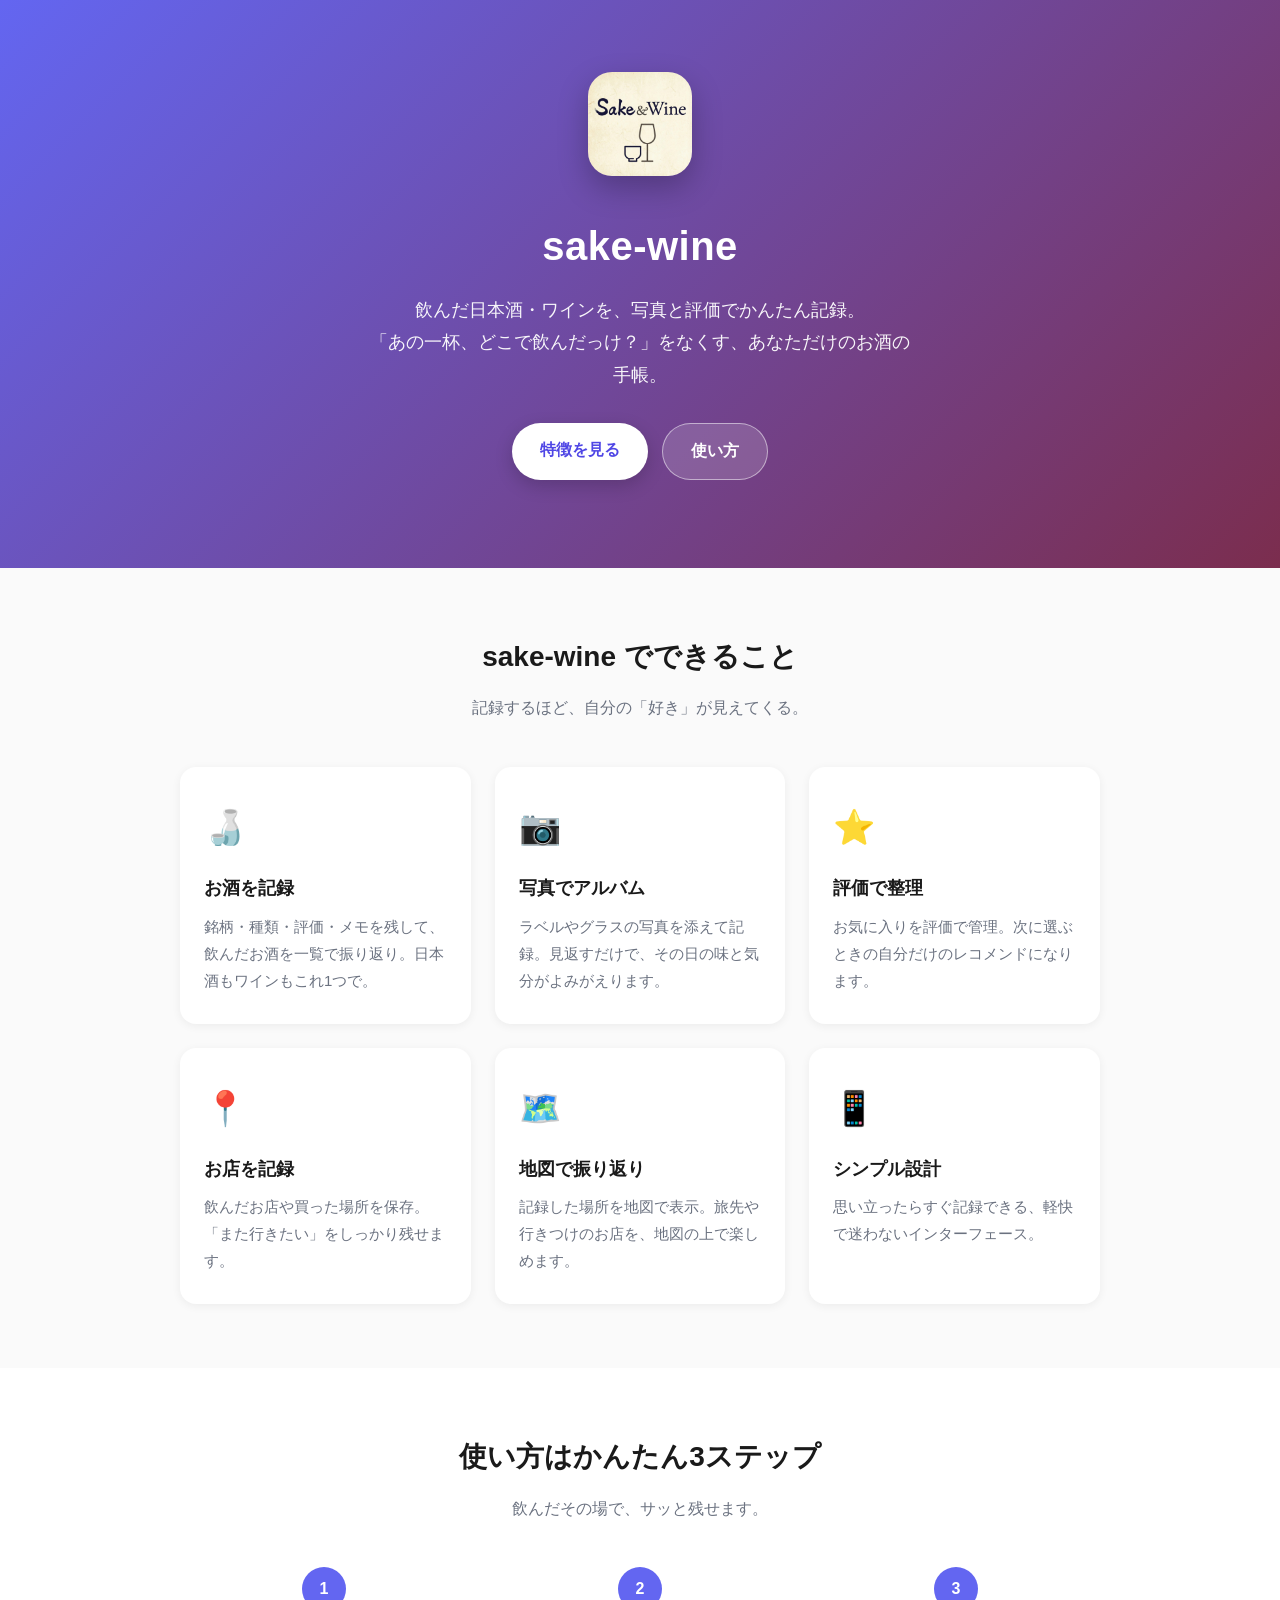
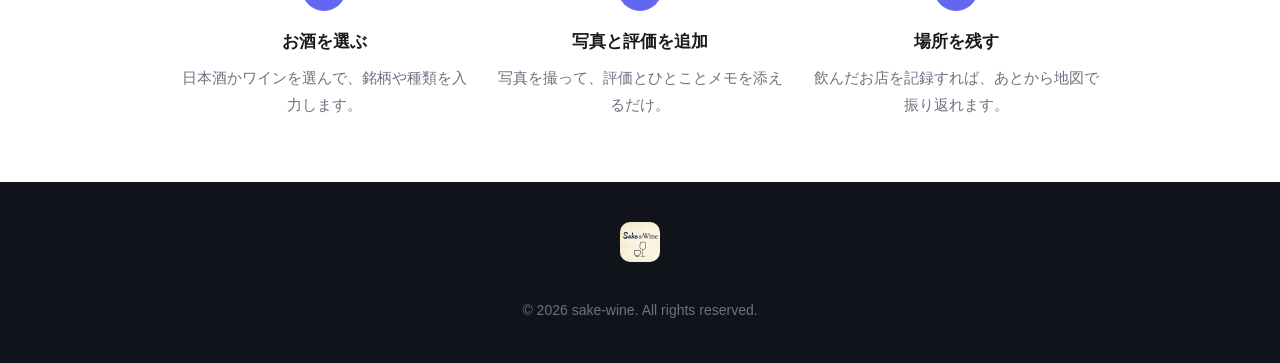
==== sake-wine/index.html @ 90181026 "feat: sake-wine 紹介ページ + app-ads.txt を公開 - /sake-wine/ にアプリ紹介ページ - ルートに app-ads.txt (pub-831689634098" ====
<!DOCTYPE html>
<html lang="ja">
<head>
    <meta charset="UTF-8">
    <meta name="viewport" content="width=device-width, initial-scale=1.0">
    <title>sake-wine | あなたの一杯を記録するお酒の手帳</title>
    <meta name="description" content="飲んだ日本酒・ワインを写真と評価で記録。お店の場所は地図で振り返り。あなただけのお酒の手帳アプリ「sake-wine」。">
    <meta property="og:title" content="sake-wine | あなたの一杯を記録するお酒の手帳">
    <meta property="og:description" content="飲んだ日本酒・ワインを写真と評価で記録。お店の場所は地図で振り返り。">
    <meta property="og:type" content="website">
    <meta property="og:image" content="./assets/icon.png">
    <style>
        * { margin: 0; padding: 0; box-sizing: border-box; }
        :root {
            --brand: #6366f1;
            --brand-dark: #4f46e5;
            --wine: #7b2d4e;
            --ink: #1a1a1a;
            --muted: #6b7280;
            --bg: #fafafa;
        }
        html { scroll-behavior: smooth; }
        body {
            font-family: -apple-system, BlinkMacSystemFont, 'Segoe UI', 'Hiragino Sans', 'Noto Sans JP', sans-serif;
            line-height: 1.8;
            color: var(--ink);
            background-color: var(--bg);
            -webkit-font-smoothing: antialiased;
        }
        .container { max-width: 960px; margin: 0 auto; padding: 0 20px; }

        /* Hero */
        .hero {
            background: linear-gradient(135deg, var(--brand) 0%, var(--wine) 100%);
            color: #fff;
            text-align: center;
            padding: 72px 20px 88px;
        }
        .hero .app-icon {
            width: 104px; height: 104px;
            border-radius: 24px;
            box-shadow: 0 12px 30px rgba(0,0,0,0.25);
            margin-bottom: 24px;
        }
        .hero h1 { font-size: 40px; letter-spacing: 0.5px; margin-bottom: 12px; }
        .hero .tagline { font-size: 18px; opacity: 0.95; max-width: 540px; margin: 0 auto 32px; }
        .cta-row { display: flex; gap: 14px; justify-content: center; flex-wrap: wrap; }
        .btn {
            display: inline-block;
            padding: 13px 28px;
            border-radius: 999px;
            font-weight: 600;
            font-size: 16px;
            text-decoration: none;
            transition: transform .15s ease, box-shadow .15s ease;
        }
        .btn-primary { background: #fff; color: var(--brand-dark); box-shadow: 0 6px 18px rgba(0,0,0,0.18); }
        .btn-ghost { background: rgba(255,255,255,0.15); color: #fff; border: 1px solid rgba(255,255,255,0.5); }
        .btn:hover { transform: translateY(-2px); }

        /* Section */
        section { padding: 64px 0; }
        .section-title { text-align: center; font-size: 28px; margin-bottom: 12px; color: var(--ink); }
        .section-sub { text-align: center; color: var(--muted); margin-bottom: 44px; }

        /* Features grid */
        .features { display: grid; grid-template-columns: repeat(3, 1fr); gap: 24px; }
        .feature {
            background: #fff;
            border-radius: 16px;
            padding: 30px 24px;
            box-shadow: 0 2px 10px rgba(0,0,0,0.06);
            transition: transform .2s ease, box-shadow .2s ease;
        }
        .feature:hover { transform: translateY(-4px); box-shadow: 0 10px 26px rgba(0,0,0,0.1); }
        .feature .emoji { font-size: 34px; display: block; margin-bottom: 14px; }
        .feature h3 { font-size: 18px; margin-bottom: 8px; }
        .feature p { color: var(--muted); font-size: 15px; }

        /* Steps */
        .steps-wrap { background: #fff; }
        .steps { display: grid; grid-template-columns: repeat(3, 1fr); gap: 28px; }
        .step { text-align: center; }
        .step .num {
            width: 44px; height: 44px; line-height: 44px;
            border-radius: 50%;
            background: var(--brand); color: #fff;
            font-weight: 700; margin: 0 auto 16px;
        }
        .step h3 { font-size: 17px; margin-bottom: 6px; }
        .step p { color: var(--muted); font-size: 15px; }

        /* Footer */
        footer {
            background: #11131a;
            color: #cbd0dc;
            text-align: center;
            padding: 40px 20px;
            font-size: 14px;
        }
        footer .foot-icon { width: 40px; height: 40px; border-radius: 10px; margin-bottom: 12px; }
        footer a { color: #aab2c5; text-decoration: none; margin: 0 10px; }
        footer a:hover { color: #fff; text-decoration: underline; }
        footer .copyright { margin-top: 16px; color: #6b7280; }

        @media (max-width: 720px) {
            .hero h1 { font-size: 32px; }
            .features, .steps { grid-template-columns: 1fr; }
        }
    </style>
</head>
<body>
    <header class="hero">
        <img class="app-icon" src="./assets/icon.png" alt="sake-wine アプリアイコン">
        <h1>sake-wine</h1>
        <p class="tagline">飲んだ日本酒・ワインを、写真と評価でかんたん記録。<br>「あの一杯、どこで飲んだっけ？」をなくす、あなただけのお酒の手帳。</p>
        <div class="cta-row">
            <a class="btn btn-primary" href="#features">特徴を見る</a>
            <a class="btn btn-ghost" href="#how">使い方</a>
        </div>
    </header>

    <section id="features">
        <div class="container">
            <h2 class="section-title">sake-wine でできること</h2>
            <p class="section-sub">記録するほど、自分の「好き」が見えてくる。</p>
            <div class="features">
                <div class="feature">
                    <span class="emoji">🍶</span>
                    <h3>お酒を記録</h3>
                    <p>銘柄・種類・評価・メモを残して、飲んだお酒を一覧で振り返り。日本酒もワインもこれ1つで。</p>
                </div>
                <div class="feature">
                    <span class="emoji">📷</span>
                    <h3>写真でアルバム</h3>
                    <p>ラベルやグラスの写真を添えて記録。見返すだけで、その日の味と気分がよみがえります。</p>
                </div>
                <div class="feature">
                    <span class="emoji">⭐️</span>
                    <h3>評価で整理</h3>
                    <p>お気に入りを評価で管理。次に選ぶときの自分だけのレコメンドになります。</p>
                </div>
                <div class="feature">
                    <span class="emoji">📍</span>
                    <h3>お店を記録</h3>
                    <p>飲んだお店や買った場所を保存。「また行きたい」をしっかり残せます。</p>
                </div>
                <div class="feature">
                    <span class="emoji">🗺️</span>
                    <h3>地図で振り返り</h3>
                    <p>記録した場所を地図で表示。旅先や行きつけのお店を、地図の上で楽しめます。</p>
                </div>
                <div class="feature">
                    <span class="emoji">📱</span>
                    <h3>シンプル設計</h3>
                    <p>思い立ったらすぐ記録できる、軽快で迷わないインターフェース。</p>
                </div>
            </div>
        </div>
    </section>

    <section id="how" class="steps-wrap">
        <div class="container">
            <h2 class="section-title">使い方はかんたん3ステップ</h2>
            <p class="section-sub">飲んだその場で、サッと残せます。</p>
            <div class="steps">
                <div class="step">
                    <div class="num">1</div>
                    <h3>お酒を選ぶ</h3>
                    <p>日本酒かワインを選んで、銘柄や種類を入力します。</p>
                </div>
                <div class="step">
                    <div class="num">2</div>
                    <h3>写真と評価を追加</h3>
                    <p>写真を撮って、評価とひとことメモを添えるだけ。</p>
                </div>
                <div class="step">
                    <div class="num">3</div>
                    <h3>場所を残す</h3>
                    <p>飲んだお店を記録すれば、あとから地図で振り返れます。</p>
                </div>
            </div>
        </div>
    </section>

    <footer>
        <img class="foot-icon" src="./assets/icon.png" alt="sake-wine">
        <div>
            <!-- プライバシーポリシー・利用規約は準備中（後日リンクを追加） -->
        </div>
        <div class="copyright">&copy; 2026 sake-wine. All rights reserved.</div>
    </footer>
</body>
</html>
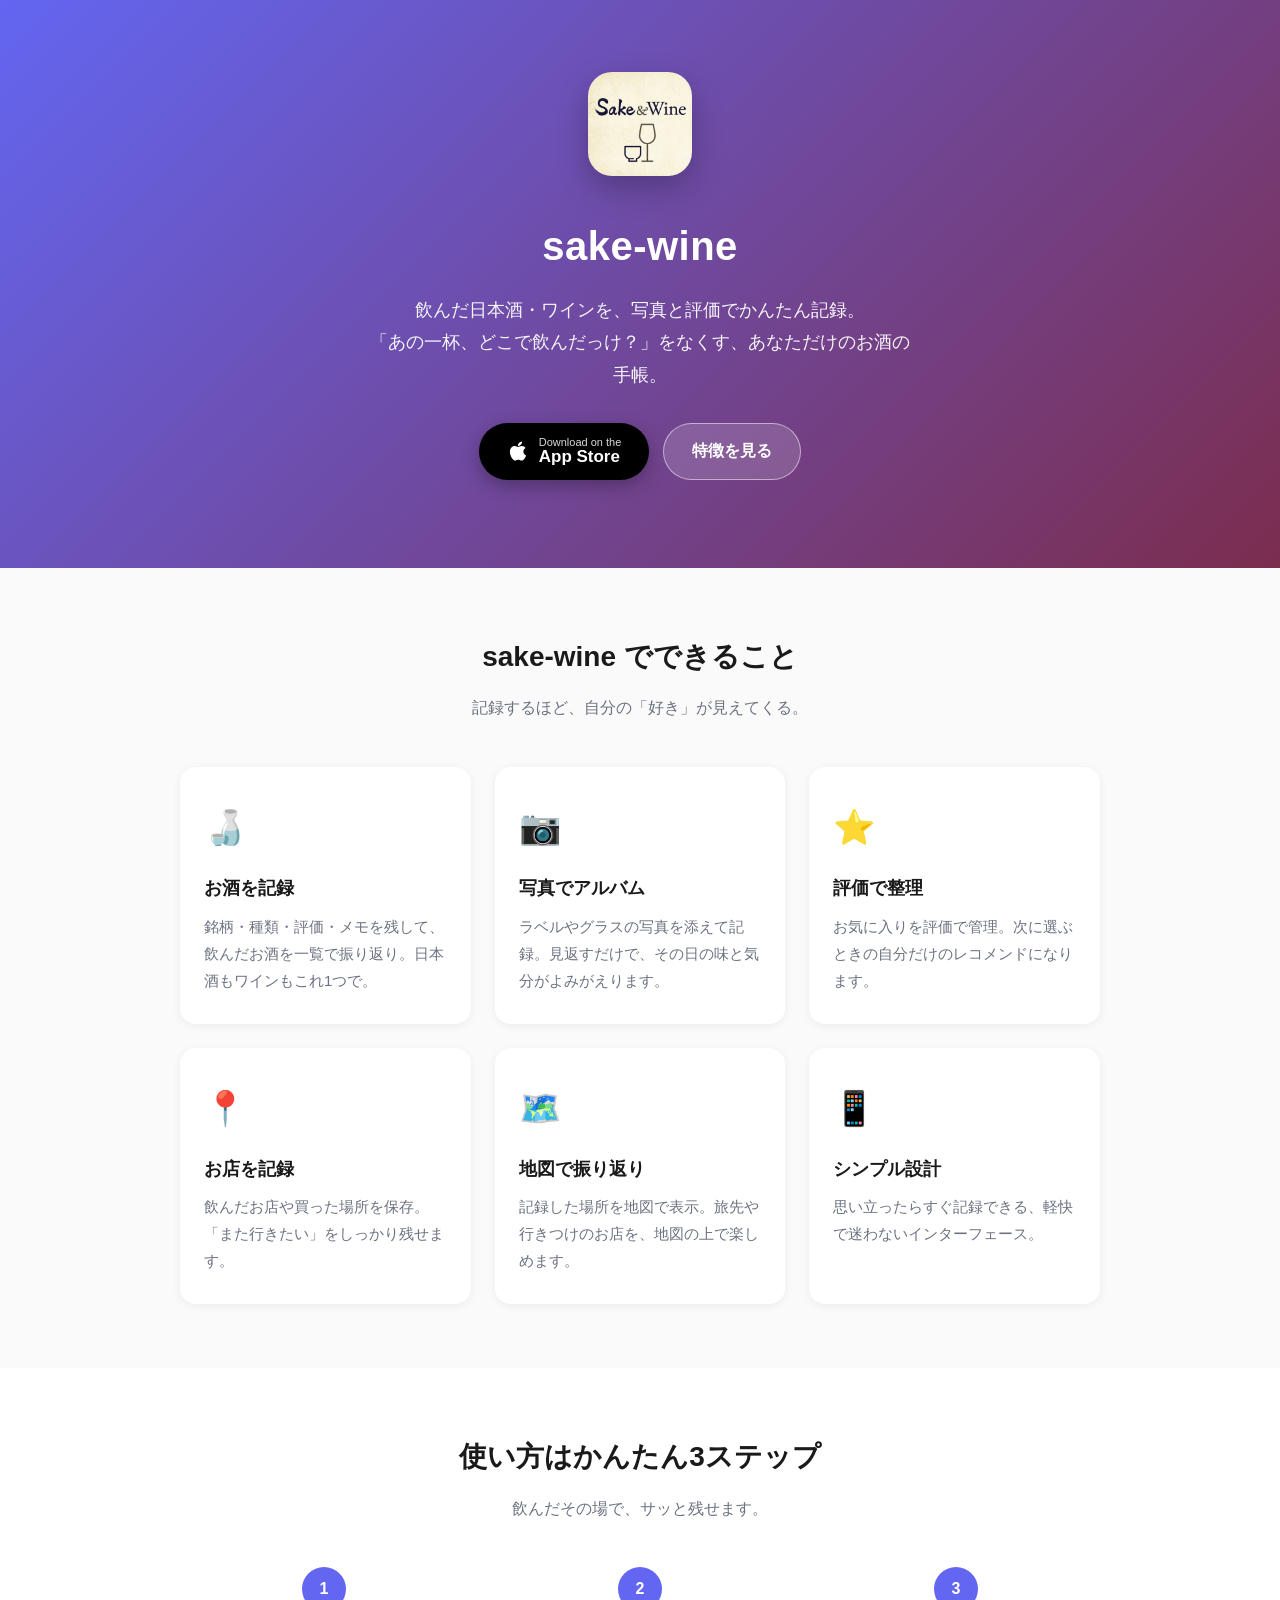
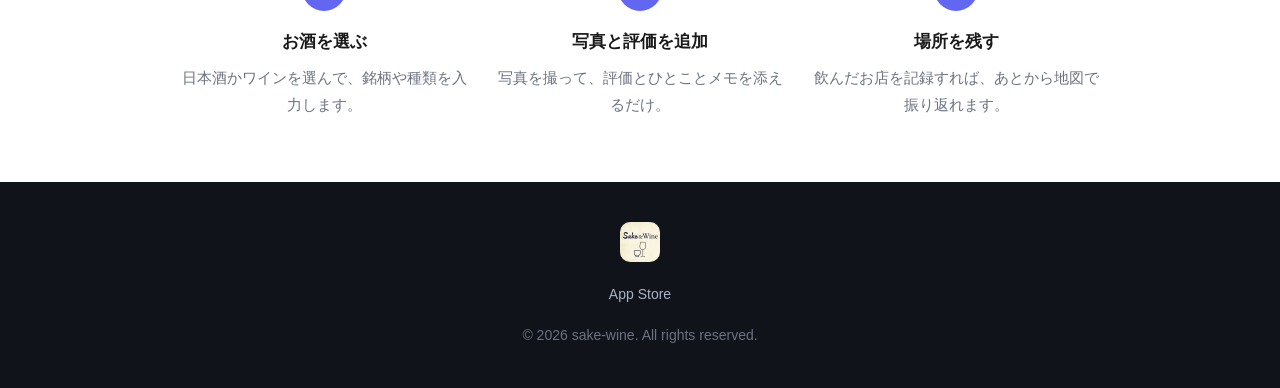
==== commit 163fdb83: "feat(sake-wine): App Store ダウンロードボタンを追加 (id6760576831) Co-Authored-By: Claude Opus 4.8 <noreply@anth" ====
--- a/sake-wine/index.html
+++ b/sake-wine/index.html
@@ -56,6 +56,15 @@
         }
         .btn-primary { background: #fff; color: var(--brand-dark); box-shadow: 0 6px 18px rgba(0,0,0,0.18); }
         .btn-ghost { background: rgba(255,255,255,0.15); color: #fff; border: 1px solid rgba(255,255,255,0.5); }
+        .btn-appstore {
+            display: inline-flex; align-items: center; gap: 10px;
+            background: #000; color: #fff;
+            box-shadow: 0 6px 18px rgba(0,0,0,0.28);
+        }
+        .btn-appstore svg { width: 22px; height: 22px; fill: #fff; }
+        .btn-appstore .label-sub { font-size: 11px; font-weight: 500; opacity: 0.85; line-height: 1.1; }
+        .btn-appstore .label-main { font-size: 17px; font-weight: 600; line-height: 1.1; }
+        .btn-appstore .labels { display: flex; flex-direction: column; align-items: flex-start; text-align: left; }
         .btn:hover { transform: translateY(-2px); }
 
         /* Section */
@@ -115,8 +124,11 @@
         <h1>sake-wine</h1>
         <p class="tagline">飲んだ日本酒・ワインを、写真と評価でかんたん記録。<br>「あの一杯、どこで飲んだっけ？」をなくす、あなただけのお酒の手帳。</p>
         <div class="cta-row">
-            <a class="btn btn-primary" href="#features">特徴を見る</a>
-            <a class="btn btn-ghost" href="#how">使い方</a>
+            <a class="btn btn-appstore" href="https://apps.apple.com/jp/app/id6760576831" target="_blank" rel="noopener" aria-label="App Store で sake-wine を入手">
+                <svg viewBox="0 0 384 512" aria-hidden="true"><path d="M318.7 268.7c-.2-36.7 16.4-64.4 50-84.8-18.8-26.9-47.2-41.7-84.7-44.6-35.5-2.8-74.3 20.7-88.5 20.7-15 0-49.4-19.7-76.4-19.7C63.3 141.2 4 184.8 4 273.5q0 39.3 14.4 81.2c12.8 36.7 59 126.7 107.2 125.2 25.2-.6 43-17.9 75.8-17.9 31.8 0 48.3 17.9 76.4 17.9 48.6-.7 90.4-82.5 102.6-119.3-65.2-30.7-61.7-90-61.7-91.9zm-56.6-164.2c27.3-32.4 24.8-61.9 24-72.5-24.1 1.4-52 16.4-67.9 34.9-17.5 19.8-27.8 44.3-25.6 71.9 26.1 2 49.9-11.4 69.5-34.3z"/></svg>
+                <span class="labels"><span class="label-sub">Download on the</span><span class="label-main">App Store</span></span>
+            </a>
+            <a class="btn btn-ghost" href="#features">特徴を見る</a>
         </div>
     </header>
 
@@ -186,6 +198,7 @@
     <footer>
         <img class="foot-icon" src="./assets/icon.png" alt="sake-wine">
         <div>
+            <a href="https://apps.apple.com/jp/app/id6760576831" target="_blank" rel="noopener">App Store</a>
             <!-- プライバシーポリシー・利用規約は準備中（後日リンクを追加） -->
         </div>
         <div class="copyright">&copy; 2026 sake-wine. All rights reserved.</div>
